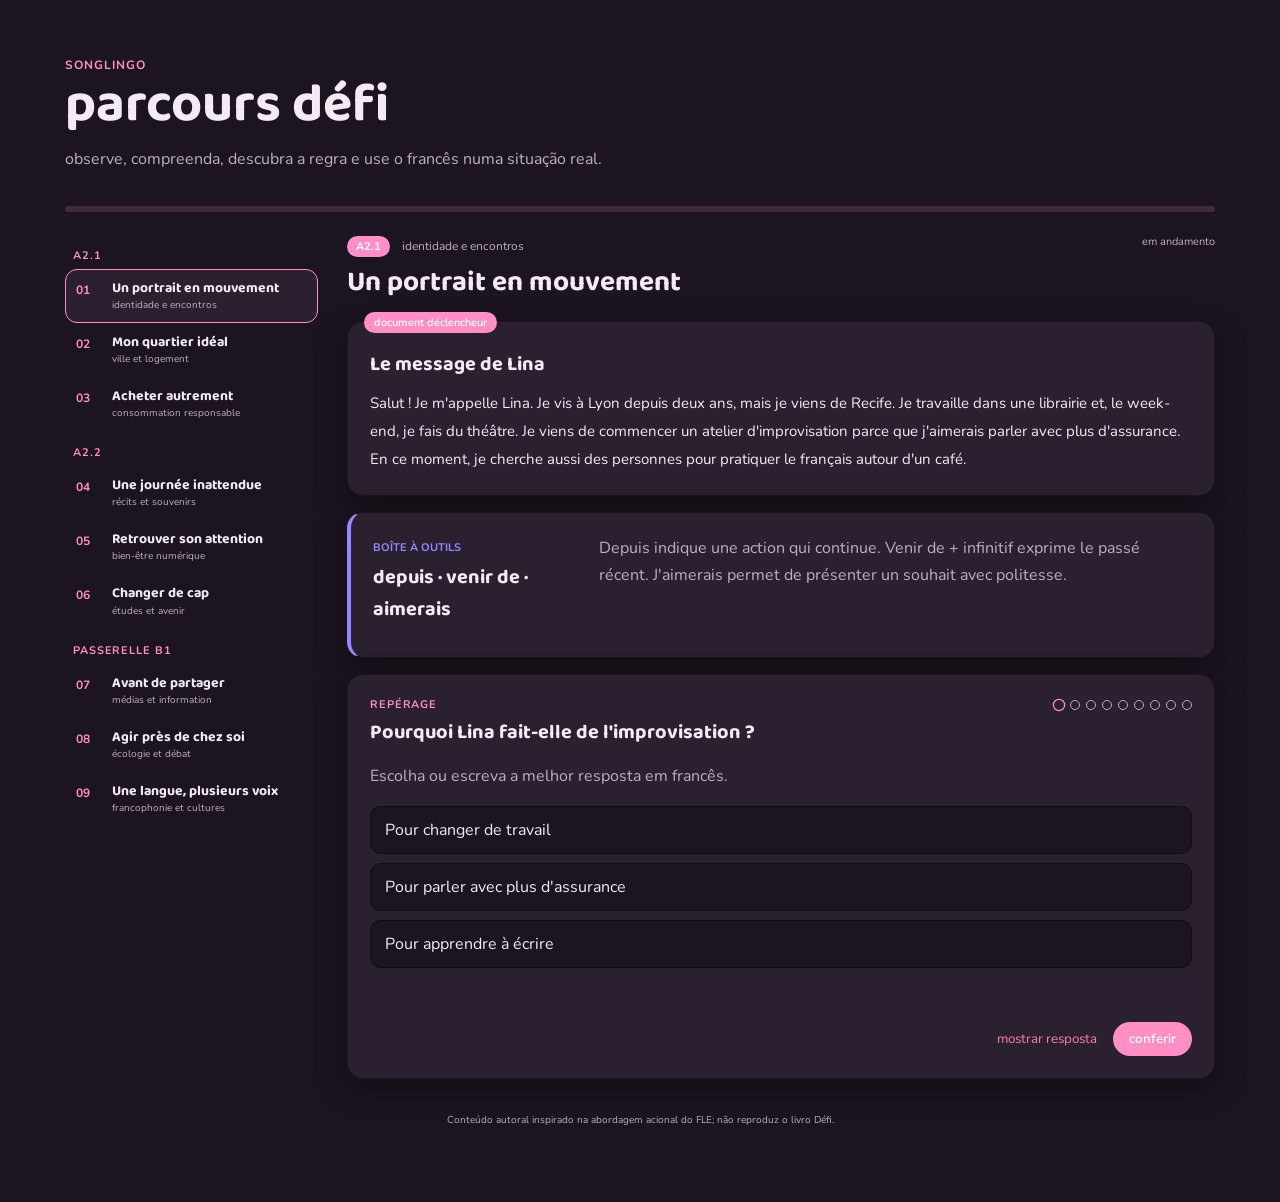
==== docs/defi-standalone.html @ 81549cfb "ajusta fonte e player durante o Défi" ====
<!DOCTYPE html>
<html lang="pt-br">
<head>
<meta charset="UTF-8">
<meta name="viewport" content="width=device-width, initial-scale=1.0">
<title>parcours défi</title>
<link rel="preconnect" href="https://fonts.googleapis.com">
<link href="https://fonts.googleapis.com/css2?family=Baloo+2:wght@500;600;700&family=Nunito:wght@400;600;700&display=swap" rel="stylesheet">
<link rel="stylesheet" href="style.css?v=6">
<style>
  body { padding: 25px; }
  #tela-vazia, #tela-musica, #abrir-curso-defi { display: none; }
</style>
</head>
<body class="escuro">

<div id="tela-vazia" hidden></div>
<div id="tela-musica" hidden></div>
<button id="abrir-curso-defi" hidden></button>

<main class="area-principal">
  <section id="tela-defi" class="tela-defi" aria-labelledby="titulo-defi">
    <header class="cabecalho-defi">
      <div>
        <p class="sobretitulo-defi">songlingo</p>
        <h2 id="titulo-defi">parcours défi</h2>
        <p>observe, compreenda, descubra a regra e use o francês numa situação real.</p>
      </div>
      <button id="fechar-curso-defi" class="botao-arquivo" type="button" hidden>voltar às músicas</button>
    </header>

    <div class="progresso-defi" aria-label="progresso do percurso">
      <div id="barra-progresso-defi"></div>
    </div>

    <div class="layout-defi">
      <nav id="lista-unidades-defi" class="lista-unidades-defi" aria-label="Ateliers do percurso"></nav>

      <article class="atelier-defi">
        <div class="cabecalho-atelier">
          <div>
            <span id="nivel-defi" class="selo-nivel-defi"></span>
            <p id="tema-defi" class="tema-defi"></p>
            <h3 id="titulo-unidade-defi"></h3>
          </div>
          <span id="estado-unidade-defi" class="estado-unidade-defi"></span>
        </div>

        <section class="documento-defi" aria-labelledby="titulo-documento-defi">
          <span class="etiqueta-cartao">document déclencheur</span>
          <h4 id="titulo-documento-defi"></h4>
          <p id="texto-documento-defi"></p>
        </section>

        <section class="caixa-ferramentas-defi" aria-labelledby="titulo-ferramentas-defi">
          <div>
            <span>boîte à outils</span>
            <h4 id="titulo-ferramentas-defi"></h4>
          </div>
          <p id="texto-ferramentas-defi"></p>
        </section>

        <section class="atividade-defi" aria-live="polite">
          <div class="cabecalho-atividade-defi">
            <span id="tipo-atividade-defi"></span>
            <div id="passos-defi" class="passos-defi" aria-label="etapas da unidade"></div>
          </div>
          <h4 id="pergunta-defi"></h4>
          <p id="instrucao-defi" class="instrucao-defi"></p>
          <div id="opcoes-defi" class="opcoes-defi"></div>
          <textarea id="resposta-defi" rows="3" placeholder="écrivez en français" autocomplete="off"></textarea>
          <div id="feedback-defi" class="feedback-defi"></div>
          <div id="gabarito-defi" class="gabarito-defi" hidden></div>
          <div class="acoes-defi">
            <button id="mostrar-resposta-defi" class="botao-secundario" type="button">mostrar resposta</button>
            <button id="tentar-defi" class="botao-secundario" type="button" hidden>ocultar e tentar de novo</button>
            <button id="conferir-defi" class="botao-primario" type="button">conferir</button>
            <button id="proxima-atividade-defi" class="botao-primario" type="button" hidden>continuar →</button>
          </div>
        </section>
      </article>
    </div>
    <p class="nota-defi">Conteúdo autoral inspirado na abordagem acional do FLE; não reproduz o livro Défi.</p>
  </section>
</main>

<script src="defi-data.js?v=1"></script>
<script src="defi.js?v=1"></script>
<script>
  document.getElementById("abrir-curso-defi").click();
</script>
</body>
</html>
---- docs/style.css ----
:root {
  --destaque: #ff8fc4;
  --acerto: #5fd39c;
  --erro: #ff7fa3;
  --texto-secundario: #c2aec0;
  --texto-principal: #f5eaf3;
  --fundo: #1c1420;
  --fundo-lateral: #150e18;
  --cartao: #2b2030;
  --cartao-claro: #40293c;
  --palavra-clicavel: #332638;
  --sombra: rgba(0, 0, 0, 0.35);
}

body.claro {
  --destaque: #ff8fc4;
  --acerto: #4caf82;
  --erro: #f0648a;
  --texto-secundario: #a99aa8;
  --texto-principal: #4a3b47;
  --fundo: #f8f4fb;
  --fundo-lateral: #ffffff;
  --cartao: #ffffff;
  --cartao-claro: #ffe1ee;
  --palavra-clicavel: #fbf3fa;
  --sombra: rgba(232, 217, 234, 0.6);
}

* { box-sizing: border-box; }

body {
  margin: 0;
  font-family: "Nunito", sans-serif;
  background: var(--fundo);
  color: var(--texto-principal);
  min-height: 100vh;
  transition: background 0.3s, color 0.3s;
}

.fundo-decorativo {
  position: fixed;
  inset: 0;
  z-index: 0;
  pointer-events: none;
  background:
    radial-gradient(circle at 12% 15%, rgba(255, 143, 196, 0.16), transparent 40%),
    radial-gradient(circle at 85% 20%, rgba(150, 130, 255, 0.14), transparent 38%),
    radial-gradient(circle at 25% 85%, rgba(255, 200, 220, 0.12), transparent 42%),
    radial-gradient(circle at 90% 80%, rgba(130, 180, 255, 0.12), transparent 40%);
  filter: blur(40px);
}

.app {
  position: relative;
  z-index: 1;
  display: flex;
  height: 100vh;
}

h1, h2, h3 {
  font-family: "Baloo 2", sans-serif;
  margin: 0;
}

.barra-lateral {
  width: 300px;
  min-width: 300px;
  background: var(--fundo-lateral);
  border-right: 1px solid var(--sombra);
  padding: 20px;
  display: flex;
  flex-direction: column;
  gap: 14px;
  overflow-y: auto;
}

.cabecalho-lateral {
  display: flex;
  align-items: center;
  justify-content: space-between;
}

.cabecalho-lateral h1 {
  font-size: 20px;
  color: var(--destaque);
}

.botao-icone {
  background: none;
  border: none;
  font-size: 16px;
  cursor: pointer;
  color: var(--texto-secundario);
  padding: 6px;
  border-radius: 10px;
}

.botao-icone:hover { background: var(--cartao-claro); }

#campo-busca {
  background: var(--palavra-clicavel);
  border: none;
  border-radius: 12px;
  padding: 10px 14px;
  color: var(--texto-principal);
  font-family: inherit;
  font-size: 14px;
  outline: none;
}

.lista-musicas {
  display: flex;
  flex-direction: column;
  gap: 4px;
  overflow-y: auto;
  flex: 1;
}

.item-musica {
  padding: 10px 12px;
  border-radius: 12px;
  cursor: pointer;
  display: flex;
  flex-direction: column;
}

.item-musica:hover { background: var(--cartao-claro); }
.item-musica.selecionada { background: var(--cartao-claro); }

.item-musica .titulo { font-size: 14px; font-weight: 600; }
.item-musica .artista { font-size: 12px; color: var(--texto-secundario); }

.aviso-audio {
  font-size: 11px;
  color: var(--texto-secundario);
  line-height: 1.5;
  border-top: 1px solid var(--sombra);
  padding-top: 12px;
}

.area-principal {
  flex: 1;
  overflow-y: auto;
  padding: 32px 40px;
}

.tela-vazia {
  height: 100%;
  display: flex;
  align-items: center;
  justify-content: center;
  color: var(--texto-secundario);
}

.tela-musica {
  max-width: 760px;
  margin: 0 auto;
  display: flex;
  flex-direction: column;
  gap: 20px;
}

.cabecalho-musica {
  display: flex;
  align-items: flex-end;
  justify-content: space-between;
  gap: 16px;
}

.artista-musica {
  color: var(--texto-secundario);
  font-size: 13px;
  margin: 0 0 4px;
}

#texto-titulo { font-size: 28px; color: var(--texto-principal); }

.botao-arquivo span {
  display: inline-block;
  background: var(--destaque);
  color: white;
  padding: 10px 16px;
  border-radius: 30px;
  font-size: 13px;
  font-weight: 600;
  cursor: pointer;
  white-space: nowrap;
}

.controles-audio audio { width: 100%; }

.acoes-musica {
  display: flex;
  align-items: center;
  justify-content: flex-end;
  flex-wrap: wrap;
  gap: 8px;
}

button.botao-arquivo { font-family: inherit; }

.botao-arquivo.ativo {
  background: var(--destaque);
  color: white;
}

.seletor-modo {
  display: flex;
  gap: 8px;
}

.botao-modo {
  background: var(--cartao);
  color: var(--texto-principal);
  border: none;
  border-radius: 30px;
  padding: 8px 16px;
  font-family: inherit;
  font-size: 14px;
  font-weight: 600;
  cursor: pointer;
}

.botao-modo.ativo {
  background: var(--destaque);
  color: white;
}

.switch-seguir {
  display: flex;
  align-items: center;
  gap: 8px;
  font-size: 13px;
  color: var(--texto-secundario);
  cursor: pointer;
}

.janela-letra {
  min-height: 260px;
  display: flex;
  flex-direction: column;
  align-items: center;
  justify-content: center;
  gap: 10px;
  padding: 20px;
}

.linha-letra {
  cursor: pointer;
  text-align: center;
  padding: 6px 12px;
  border-radius: 10px;
  font-size: 18px;
  transition: all 0.15s;
}

.linha-letra:hover { background: var(--cartao-claro); }

.linha-letra.atual {
  font-size: 22px;
  font-weight: 700;
  color: var(--destaque);
}

.cartao {
  background: var(--cartao);
  border-radius: 16px;
  padding: 18px 20px 20px;
  position: relative;
  box-shadow: 0 8px 24px -12px var(--sombra);
}

.etiqueta-cartao {
  position: absolute;
  top: -10px;
  left: 16px;
  background: var(--destaque);
  color: white;
  font-size: 11px;
  padding: 3px 10px;
  border-radius: 20px;
  font-weight: 600;
}

.texto-vazio {
  color: var(--texto-secundario);
  font-style: italic;
  margin: 0;
}

.linha-traducao {
  display: flex;
  gap: 10px;
  margin: 8px 0;
}

.linha-traducao .rotulo {
  color: var(--destaque);
  font-weight: 700;
  font-size: 13px;
  min-width: 20px;
}

.seletor-idioma {
  display: flex;
  align-items: center;
  gap: 8px;
  font-size: 14px;
  color: var(--texto-secundario);
}

.botao-idioma {
  background: var(--cartao);
  border: none;
  border-radius: 20px;
  padding: 6px 14px;
  font-family: inherit;
  font-size: 13px;
  cursor: pointer;
  color: var(--texto-principal);
}

.botao-idioma.ativo { background: var(--destaque); color: white; }

.texto-placar { color: var(--texto-secundario); font-size: 14px; }

.painel-ditado {
  display: flex;
  flex-direction: column;
  gap: 14px;
  max-width: 760px;
  width: 100%;
  margin: 0 auto;
}

.painel-ditado[hidden] { display: none; }

.cabecalho-ditado {
  display: flex;
  justify-content: space-between;
  color: var(--texto-secundario);
  font-size: 13px;
}

#progresso-ditado {
  width: 100%;
  height: 8px;
  accent-color: var(--destaque);
}

.cartao-ditado {
  display: flex;
  flex-direction: column;
  align-items: stretch;
  gap: 16px;
  text-align: center;
  margin-top: 10px;
}

.cartao-ditado > .botao-primario { align-self: center; }

#resposta-ditado {
  resize: vertical;
  width: 100%;
  box-sizing: border-box;
  border: 2px solid var(--cartao-claro);
  border-radius: 12px;
  padding: 14px;
  font: inherit;
  color: var(--texto-principal);
  background: var(--fundo);
}

#resposta-traducao {
  resize: vertical;
  width: 100%;
  box-sizing: border-box;
  border: 2px solid var(--cartao-claro);
  border-radius: 12px;
  padding: 14px;
  font: inherit;
  color: var(--texto-principal);
  background: var(--fundo);
}

#resposta-traducao:focus { outline: none; border-color: var(--destaque); }

.frase-desafio {
  font-size: clamp(20px, 3vw, 28px);
  font-weight: 700;
  margin: 8px 0;
}

#resposta-ditado:focus { outline: none; border-color: var(--destaque); }

.feedback-ditado { min-height: 24px; font-weight: 700; }
.feedback-ditado.acerto { color: var(--acerto); }
.feedback-ditado.erro { color: var(--erro); }

.gabarito-ditado {
  white-space: pre-line;
  text-align: left;
  color: var(--texto-principal);
  background: var(--cartao-claro);
  border-radius: 10px;
  padding: 12px;
}

.gabarito-ditado:empty { display: none; }

.acoes-ditado {
  display: flex;
  justify-content: flex-end;
  gap: 10px;
}

.lista-letra-estudo {
  display: flex;
  flex-direction: column;
  gap: 6px;
}

.linha-estudo {
  display: flex;
  flex-wrap: wrap;
  gap: 6px;
  padding: 6px 10px;
  border-radius: 10px;
}

.linha-estudo.atual { background: var(--cartao-claro); }

.palavra-chip {
  padding: 4px 8px;
  border-radius: 8px;
  background: var(--palavra-clicavel);
  cursor: pointer;
  font-size: 15px;
}

.palavra-chip.traduzida {
  background: var(--destaque);
  color: white;
  font-weight: 600;
}

.palavra-chip.sem-clique { cursor: default; }

.modal[hidden] {
  display: none;
}

.modal {
  position: fixed;
  inset: 0;
  background: rgba(0, 0, 0, 0.5);
  display: flex;
  align-items: center;
  justify-content: center;
  z-index: 10;
}

.conteudo-modal {
  background: var(--cartao);
  border-radius: 18px;
  padding: 24px;
  width: 320px;
  display: flex;
  flex-direction: column;
  gap: 12px;
}

.cabecalho-modal {
  display: flex;
  align-items: center;
  justify-content: space-between;
}

#texto-palavra-modal { color: var(--destaque); font-size: 24px; }

.dica-modal { color: var(--texto-secundario); font-size: 13px; margin: 0; }

#campo-resposta {
  background: var(--palavra-clicavel);
  border: none;
  border-radius: 10px;
  padding: 10px 12px;
  font-family: inherit;
  font-size: 15px;
  color: var(--texto-principal);
  outline: none;
}

.resultado-modal { font-size: 13px; min-height: 18px; }
.resultado-modal.acerto { color: var(--acerto); }
.resultado-modal.erro { color: var(--erro); }

.acoes-modal {
  display: flex;
  justify-content: flex-end;
  gap: 8px;
}

.botao-primario {
  background: var(--destaque);
  color: white;
  border: none;
  border-radius: 20px;
  padding: 8px 16px;
  font-family: inherit;
  font-weight: 600;
  cursor: pointer;
}

.botao-secundario {
  background: none;
  border: none;
  color: var(--erro);
  font-family: inherit;
  cursor: pointer;
}

.botao-curso-defi {
  width: 100%;
  display: flex;
  align-items: center;
  gap: 10px;
  margin: 12px 0;
  padding: 12px 14px;
  border: 1px solid var(--sombra);
  border-radius: 14px;
  color: var(--texto-principal);
  background: linear-gradient(135deg, var(--cartao-claro), var(--cartao));
  font-family: inherit;
  text-align: left;
  cursor: pointer;
  transition: transform 0.2s, border-color 0.2s;
}

.botao-curso-defi:hover { transform: translateY(-1px); border-color: var(--destaque); }
.botao-curso-defi.ativo { outline: 2px solid var(--destaque); }
.botao-curso-defi > span:first-child { font-size: 25px; }
.botao-curso-defi strong, .botao-curso-defi small { display: block; }
.botao-curso-defi strong { font-family: "Baloo 2", sans-serif; font-size: 16px; }
.botao-curso-defi small { color: var(--texto-secundario); margin-top: -3px; }

.tela-defi { max-width: 1180px; margin: 0 auto; }

.cabecalho-defi {
  display: flex;
  justify-content: space-between;
  align-items: flex-start;
  gap: 24px;
  margin-bottom: 20px;
}

.cabecalho-defi h2 {
  margin: 0;
  font-family: "Baloo 2", sans-serif;
  font-size: clamp(34px, 5vw, 54px);
  line-height: 1;
}

.cabecalho-defi p:last-child { color: var(--texto-secundario); max-width: 670px; }
.sobretitulo-defi { margin: 0 0 5px; color: var(--destaque); font-weight: 700; text-transform: uppercase; letter-spacing: 0.08em; font-size: 12px; }

.progresso-defi {
  height: 6px;
  overflow: hidden;
  margin-bottom: 22px;
  border-radius: 6px;
  background: var(--cartao-claro);
}

#barra-progresso-defi {
  width: 0;
  height: 100%;
  border-radius: inherit;
  background: linear-gradient(90deg, var(--destaque), #9887ff);
  transition: width 0.35s ease;
}

.layout-defi {
  display: grid;
  grid-template-columns: minmax(210px, 260px) minmax(0, 1fr);
  gap: 22px;
  align-items: start;
}

.lista-unidades-defi {
  position: sticky;
  top: 0;
  max-height: calc(100vh - 150px);
  overflow-y: auto;
  padding-right: 7px;
}

.divisor-nivel-defi {
  margin: 14px 8px 6px;
  color: var(--destaque);
  font-size: 11px;
  font-weight: 700;
  text-transform: uppercase;
  letter-spacing: 0.08em;
}

.unidade-defi {
  width: 100%;
  display: grid;
  grid-template-columns: 28px 1fr;
  gap: 8px;
  align-items: start;
  padding: 10px;
  border: 1px solid transparent;
  border-radius: 12px;
  color: var(--texto-principal);
  background: transparent;
  font-family: inherit;
  text-align: left;
  cursor: pointer;
}

.unidade-defi:hover { background: var(--cartao-claro); }
.unidade-defi.ativa { border-color: var(--destaque); background: var(--cartao); }
.unidade-defi > span:first-child { color: var(--destaque); font-size: 12px; font-weight: 700; padding-top: 2px; }
.unidade-defi strong, .unidade-defi small { display: block; }
.unidade-defi strong { font-family: "Baloo 2", sans-serif; font-size: 14px; line-height: 1.15; }
.unidade-defi small { color: var(--texto-secundario); font-size: 10px; margin-top: 2px; }

.atelier-defi { min-width: 0; }

.cabecalho-atelier {
  display: flex;
  align-items: flex-start;
  justify-content: space-between;
  gap: 12px;
  margin-bottom: 16px;
}

.cabecalho-atelier h3 { margin: 3px 0 0; font-family: "Baloo 2", sans-serif; font-size: 28px; }
.tema-defi { display: inline; margin: 0 0 0 8px; color: var(--texto-secundario); font-size: 12px; }
.selo-nivel-defi { display: inline-block; padding: 3px 9px; border-radius: 20px; color: white; background: var(--destaque); font-size: 11px; font-weight: 700; }
.estado-unidade-defi { color: var(--texto-secundario); font-size: 11px; white-space: nowrap; }

.documento-defi,
.caixa-ferramentas-defi,
.atividade-defi {
  position: relative;
  margin-bottom: 16px;
  padding: 22px;
  border: 1px solid var(--sombra);
  border-radius: 16px;
  background: var(--cartao);
  box-shadow: 0 10px 30px var(--sombra);
}

.documento-defi h4, .caixa-ferramentas-defi h4, .atividade-defi h4 { margin: 4px 0 10px; font-family: "Baloo 2", sans-serif; font-size: 20px; }
.documento-defi p { margin: 0; line-height: 1.85; font-size: 15px; }

.caixa-ferramentas-defi {
  display: grid;
  grid-template-columns: minmax(150px, 0.35fr) 1fr;
  gap: 18px;
  border-left: 4px solid #9887ff;
}

.caixa-ferramentas-defi span { color: #9887ff; font-size: 11px; font-weight: 700; text-transform: uppercase; }
.caixa-ferramentas-defi p { margin: 0; color: var(--texto-secundario); line-height: 1.7; }

.cabecalho-atividade-defi { display: flex; justify-content: space-between; align-items: center; gap: 12px; }
#tipo-atividade-defi { color: var(--destaque); font-size: 11px; font-weight: 700; text-transform: uppercase; letter-spacing: 0.08em; }
.instrucao-defi { color: var(--texto-secundario); line-height: 1.6; }

.passos-defi { display: flex; gap: 6px; flex-wrap: wrap; justify-content: flex-end; }
.passo-defi { width: 10px; height: 10px; padding: 0; border: 1px solid var(--texto-secundario); border-radius: 50%; background: transparent; cursor: pointer; }
.passo-defi.atual { transform: scale(1.25); border-color: var(--destaque); }
.passo-defi.feito { border-color: var(--acerto); background: var(--acerto); }

#resposta-defi {
  width: 100%;
  box-sizing: border-box;
  resize: vertical;
  padding: 13px;
  border: 2px solid var(--cartao-claro);
  border-radius: 12px;
  color: var(--texto-principal);
  background: var(--fundo);
  font: inherit;
}

#resposta-defi:focus { outline: none; border-color: var(--destaque); }
.opcoes-defi { display: grid; gap: 9px; margin: 14px 0; }

.opcao-defi,
.botao-ouvir-defi,
.opcao-associacao-defi {
  padding: 12px 14px;
  border: 1px solid var(--sombra);
  border-radius: 11px;
  color: var(--texto-principal);
  background: var(--fundo);
  font: inherit;
  text-align: left;
  cursor: pointer;
  transition: border-color 0.15s, background 0.15s, transform 0.15s;
}

.opcao-defi:hover, .opcao-associacao-defi:hover { border-color: var(--destaque); transform: translateY(-1px); }
.opcao-defi.selecionada, .opcao-associacao-defi.selecionada { border-color: var(--destaque); background: var(--cartao-claro); }
.botao-ouvir-defi { width: fit-content; color: white; background: var(--destaque); font-weight: 700; }

.grade-associacoes-defi { display: grid; grid-template-columns: 1fr 1fr; gap: 14px; }
.coluna-associacoes-defi { display: grid; gap: 9px; align-content: start; }
.opcao-associacao-defi.conectada { border-color: var(--acerto); color: var(--acerto); opacity: 0.72; cursor: default; }

.feedback-defi { min-height: 24px; margin-top: 12px; font-weight: 700; }
.feedback-defi.acerto { color: var(--acerto); }
.feedback-defi.erro { color: var(--erro); }
.gabarito-defi { margin-top: 12px; padding: 14px; border-radius: 11px; background: var(--cartao-claro); line-height: 1.6; }
.gabarito-defi p { margin: 6px 0; }
.gabarito-defi ul { margin: 8px 0 0; padding-left: 20px; }
.acoes-defi { display: flex; align-items: center; justify-content: flex-end; gap: 10px; flex-wrap: wrap; margin-top: 16px; }
.nota-defi { margin: 18px 0; color: var(--texto-secundario); font-size: 10px; text-align: center; }

@media (max-width: 720px) {
  .app { flex-direction: column; height: auto; min-height: 100vh; }
  .barra-lateral { width: auto; min-width: 0; max-height: 40vh; }
  .area-principal { padding: 20px; }
  .cabecalho-defi { flex-direction: column; }
  .layout-defi { grid-template-columns: 1fr; }
  .lista-unidades-defi { position: static; display: flex; overflow-x: auto; max-height: none; padding: 0 0 8px; }
  .divisor-nivel-defi { min-width: max-content; }
  .unidade-defi { min-width: 190px; }
  .caixa-ferramentas-defi { grid-template-columns: 1fr; }
  .grade-associacoes-defi { grid-template-columns: 1fr 1fr; gap: 8px; }
  .documento-defi, .caixa-ferramentas-defi, .atividade-defi { padding: 18px; }
}
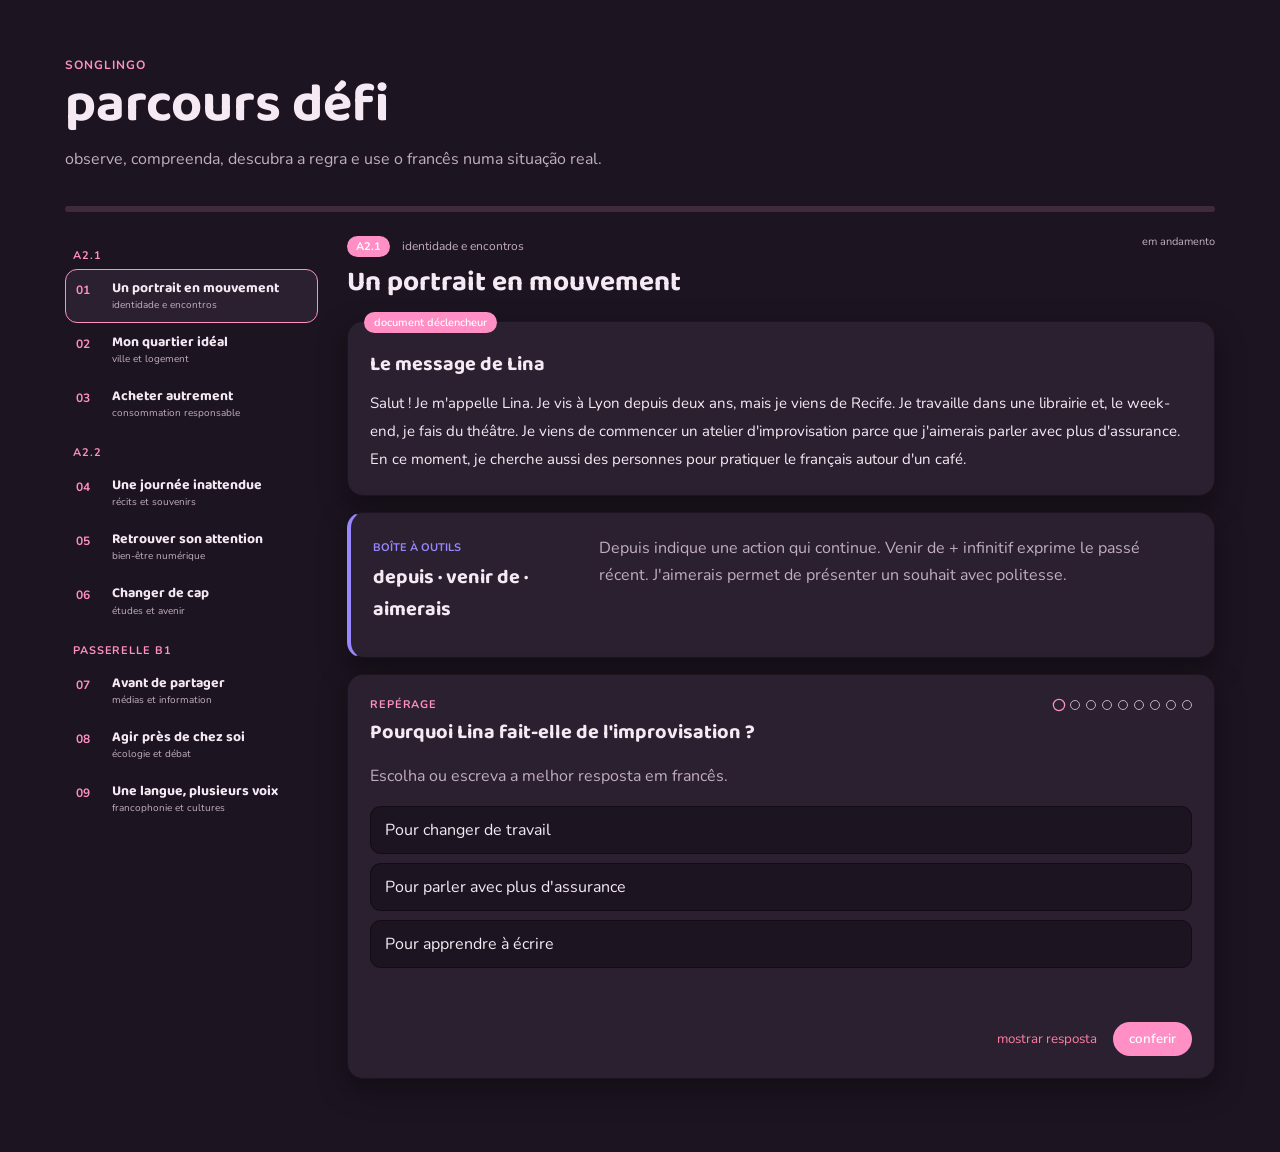
==== commit 9d2b9017: "separa navegação do Défi e das músicas" ====
--- a/docs/defi-standalone.html
+++ b/docs/defi-standalone.html
@@ -6,7 +6,7 @@
 <title>parcours défi</title>
 <link rel="preconnect" href="https://fonts.googleapis.com">
 <link href="https://fonts.googleapis.com/css2?family=Baloo+2:wght@500;600;700&family=Nunito:wght@400;600;700&display=swap" rel="stylesheet">
-<link rel="stylesheet" href="style.css?v=6">
+<link rel="stylesheet" href="style.css?v=7">
 <style>
   body { padding: 25px; }
   #tela-vazia, #tela-musica, #abrir-curso-defi { display: none; }
@@ -80,12 +80,11 @@
         </section>
       </article>
     </div>
-    <p class="nota-defi">Conteúdo autoral inspirado na abordagem acional do FLE; não reproduz o livro Défi.</p>
   </section>
 </main>
 
-<script src="defi-data.js?v=1"></script>
-<script src="defi.js?v=1"></script>
+<script src="defi-data.js?v=2"></script>
+<script src="defi.js?v=2"></script>
 <script>
   document.getElementById("abrir-curso-defi").click();
 </script>
--- a/docs/style.css
+++ b/docs/style.css
@@ -28,6 +28,9 @@
 
 * { box-sizing: border-box; }
 
+/* Layouts flex/grid must also respect the selected screen and exercise state. */
+[hidden] { display: none !important; }
+
 body {
   margin: 0;
   font-family: "Nunito", sans-serif;
@@ -142,14 +145,6 @@
   flex: 1;
   overflow-y: auto;
   padding: 32px 40px;
-}
-
-.tela-vazia {
-  height: 100%;
-  display: flex;
-  align-items: center;
-  justify-content: center;
-  color: var(--texto-secundario);
 }
 
 .tela-musica {
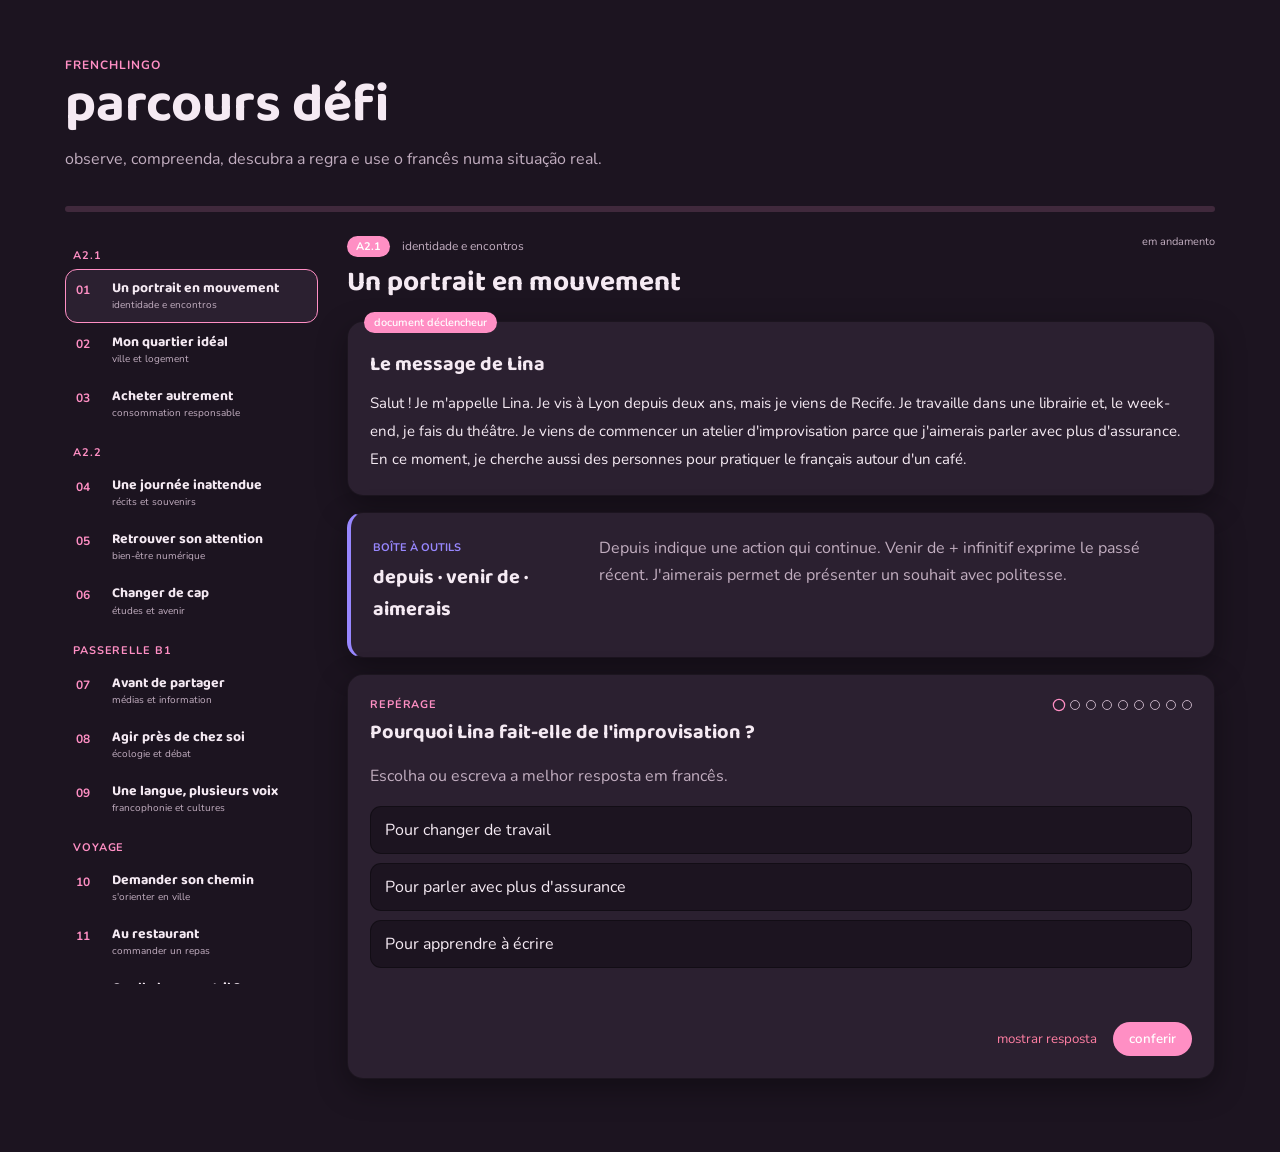
==== commit 660d9af9: "renomeia Songlingo para Frenchlingo" ====
--- a/docs/defi-standalone.html
+++ b/docs/defi-standalone.html
@@ -22,7 +22,7 @@
   <section id="tela-defi" class="tela-defi" aria-labelledby="titulo-defi">
     <header class="cabecalho-defi">
       <div>
-        <p class="sobretitulo-defi">songlingo</p>
+        <p class="sobretitulo-defi">frenchlingo</p>
         <h2 id="titulo-defi">parcours défi</h2>
         <p>observe, compreenda, descubra a regra e use o francês numa situação real.</p>
       </div>
